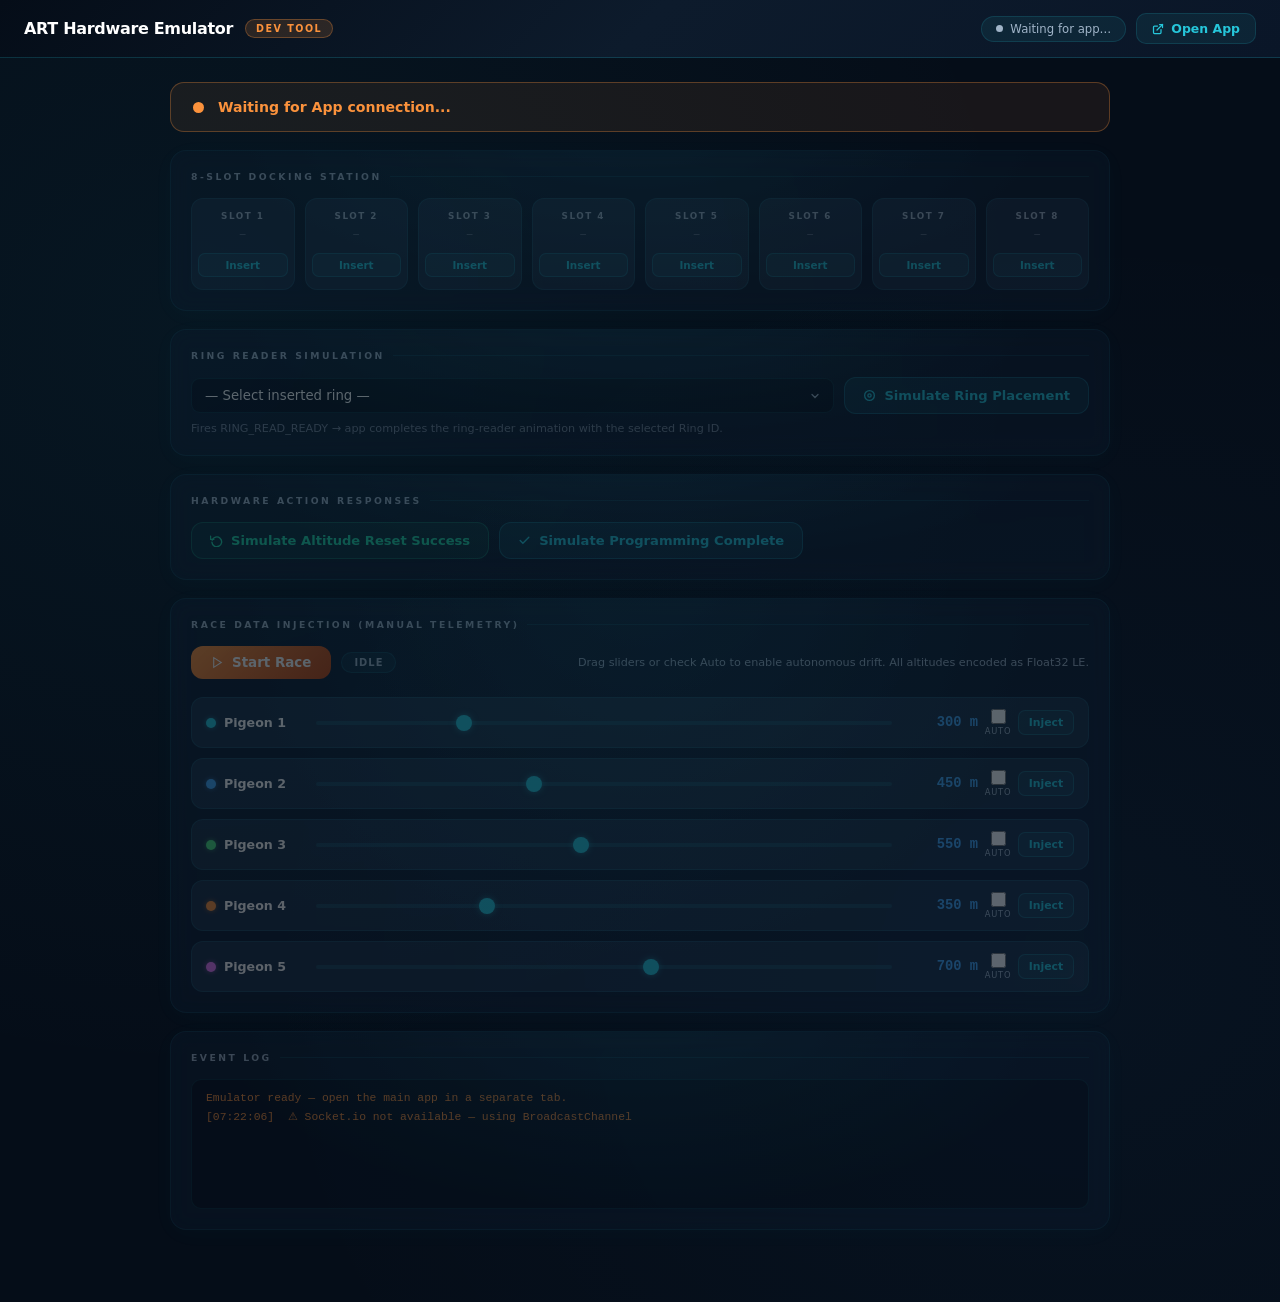
==== emulator.html @ dcd70763 "Povezan live Render backend" ====
<!DOCTYPE html>
<html lang="en" data-theme="dark">
<head>
<meta charset="UTF-8">
<meta name="viewport" content="width=device-width, initial-scale=1.0">
<title>ART Hardware Emulator</title>
<style>
/* ── Design tokens (dark-only, self-contained) ────────────────────────────── */
*, *::before, *::after { margin:0; padding:0; box-sizing:border-box; }
:root {
  --bg:          #050D18;
  --surface:     #1C2F46;
  --card:        rgba(16,31,51,0.85);
  --card-solid:  #101F33;
  --border:      rgba(38,198,218,0.15);
  --border-h:    rgba(38,198,218,0.40);
  --accent:      #26C6DA;
  --accent2:     #42A5F5;
  --teal:        #26C6DA;
  --teal2:       #115E77;
  --a-glow:      rgba(38,198,218,0.18);
  --a-glow2:     rgba(38,198,218,0.08);
  --text:        #FFFFFF;
  --muted:       #A0B4C8;
  --green:       #22d3a5;
  --green-g:     rgba(34,211,165,0.25);
  --red:         #f87171;
  --orange:      #fb923c;
  --card-shadow: 0 4px 24px rgba(38,198,218,0.08);
  --inp-shadow:  0 0 0 2px rgba(38,198,218,0.18);
  --inp-bg:      rgba(5,13,24,0.65);
  --hdr-bg:      linear-gradient(135deg,#050D18 0%,#0D1B2C 50%,#0A1628 100%);
  --hdr-border:  rgba(38,198,218,0.20);
  --panel-glow:  radial-gradient(ellipse at 50% -10%, rgba(38,198,218,0.14) 0%, transparent 65%);
  --btn-glow:    0 0 20px rgba(38,198,218,0.45), 0 0 40px rgba(38,198,218,0.18);
}
@keyframes blink { 0%,100%{opacity:1} 50%{opacity:.25} }
@keyframes fadeIn { from{opacity:0;transform:translateY(4px)} to{opacity:1;transform:translateY(0)} }

html, body { min-height:100vh; background:var(--bg); color:var(--text); font-family:'Segoe UI',system-ui,sans-serif; }
body {
  background-image:
    radial-gradient(ellipse at 15% 25%, rgba(38,198,218,0.05) 0%, transparent 55%),
    radial-gradient(ellipse at 85% 75%, rgba(66,165,245,0.04) 0%, transparent 55%);
  padding-bottom: 48px;
}

/* ── Header ──────────────────────────────────────────────────────────────── */
.emu-header {
  display:flex; align-items:center; justify-content:space-between;
  padding:0 24px; height:58px;
  background:var(--hdr-bg); border-bottom:1px solid var(--hdr-border);
  position:sticky; top:0; z-index:100;
}
.emu-header-left { display:flex; align-items:center; gap:12px; }
.emu-title { font-weight:800; font-size:1rem; letter-spacing:-0.02em; }
.emu-dev-badge {
  font-size:.6rem; font-weight:700; text-transform:uppercase; letter-spacing:1.5px;
  padding:3px 10px; border-radius:999px;
  background:rgba(251,146,60,.14); color:var(--orange);
  border:1px solid rgba(251,146,60,.30);
}
.emu-header-right { display:flex; align-items:center; gap:10px; }
.conn-pill {
  display:flex; align-items:center; gap:7px;
  font-size:.73rem; color:var(--muted);
  padding:5px 14px; border-radius:999px;
  background:var(--a-glow2); border:1px solid var(--border);
}
.conn-dot {
  width:7px; height:7px; border-radius:50%; background:var(--muted); flex-shrink:0;
  transition:background .4s, box-shadow .4s;
}
.conn-dot.live {
  background:var(--green);
  box-shadow:0 0 0 2px var(--green-g), 0 0 8px var(--green);
  animation:blink 2.5s ease-in-out infinite;
}
.btn-open-app {
  display:flex; align-items:center; gap:7px;
  padding:7px 15px; border-radius:10px;
  background:var(--a-glow2); border:1px solid var(--border);
  color:var(--accent); font-size:.78rem; font-weight:600;
  cursor:pointer; font-family:inherit; text-decoration:none;
  transition:background .2s, border-color .2s, box-shadow .2s;
}
.btn-open-app:hover { background:var(--a-glow); border-color:var(--border-h); box-shadow:0 0 14px rgba(38,198,218,.18); }

/* ── Body layout ─────────────────────────────────────────────────────────── */
.emu-body { max-width:980px; margin:0 auto; padding:24px 20px; display:flex; flex-direction:column; gap:18px; animation:fadeIn .25s ease; }

/* ── Section cards ────────────────────────────────────────────────────────── */
.emu-card {
  background:var(--card); border:1px solid var(--border); border-radius:16px;
  padding:20px; backdrop-filter:blur(10px); box-shadow:var(--card-shadow);
  position:relative; overflow:hidden;
}
.emu-card::before {
  content:''; position:absolute; inset:0; pointer-events:none;
  background:var(--panel-glow);
}
.emu-sec-label {
  font-size:.58rem; font-weight:700; text-transform:uppercase;
  letter-spacing:2.5px; color:var(--muted); margin-bottom:16px;
  display:flex; align-items:center; gap:8px;
}
.emu-sec-label::after { content:''; flex:1; height:1px; background:var(--border); }
.hint-txt { font-size:.7rem; color:var(--muted); margin-top:8px; opacity:.7; }

/* ── 8-Slot Dock ─────────────────────────────────────────────────────────── */
.slot-grid {
  display:grid; grid-template-columns:repeat(8,1fr); gap:10px;
}
@media (max-width:700px) { .slot-grid { grid-template-columns:repeat(4,1fr); } }
@media (max-width:420px) { .slot-grid { grid-template-columns:repeat(2,1fr); } }

.slot-card {
  background:var(--surface); border:1px solid var(--border); border-radius:12px;
  padding:12px 6px; display:flex; flex-direction:column; align-items:center; gap:8px;
  text-align:center; transition:border-color .25s, box-shadow .25s;
}
.slot-card.occupied {
  border-color:rgba(38,198,218,.45);
  box-shadow:0 0 14px rgba(38,198,218,.12);
}
.slot-num { font-size:.55rem; font-weight:700; text-transform:uppercase; letter-spacing:1.5px; color:var(--muted); }
.slot-id {
  font-size:.6rem; font-family:monospace; font-weight:700;
  color:var(--accent); min-height:16px; line-height:1.3; word-break:break-all;
}
.slot-id.empty { color:var(--muted); opacity:.45; }
.slot-btn {
  padding:5px 8px; border-radius:7px; border:none;
  font-size:.65rem; font-weight:600; cursor:pointer; font-family:inherit;
  transition:background .15s, color .15s, transform .1s;
  width:100%;
}
.slot-btn:active { transform:scale(.93); }
.slot-btn.insert { background:rgba(38,198,218,.10); color:var(--accent); border:1px solid rgba(38,198,218,.25); }
.slot-btn.insert:hover { background:rgba(38,198,218,.22); border-color:var(--accent); }
.slot-btn.remove { background:rgba(248,113,113,.10); color:var(--red); border:1px solid rgba(248,113,113,.25); }
.slot-btn.remove:hover { background:rgba(248,113,113,.20); border-color:var(--red); }

/* ── Ring reader ──────────────────────────────────────────────────────────── */
.reader-row { display:flex; align-items:center; gap:10px; flex-wrap:wrap; }
.emu-select {
  flex:1; min-width:180px;
  background:var(--inp-bg); border:1px solid var(--border); border-radius:9px;
  padding:9px 13px; color:var(--text); font-size:.83rem; font-family:inherit;
  transition:border-color .2s, box-shadow .2s; cursor:pointer;
  appearance:none;
  background-image:url("data:image/svg+xml,%3Csvg xmlns='http://www.w3.org/2000/svg' width='12' height='12' viewBox='0 0 24 24' fill='none' stroke='%23a0b4c8' stroke-width='2.5' stroke-linecap='round'%3E%3Cpolyline points='6 9 12 15 18 9'/%3E%3C/svg%3E");
  background-repeat:no-repeat; background-position:right 12px center; padding-right:34px;
}
.emu-select:focus { outline:none; border-color:var(--accent); box-shadow:var(--inp-shadow); }
.emu-select option { background:var(--card-solid); color:var(--text); }

/* ── Generic action buttons ────────────────────────────────────────────── */
.hw-row { display:flex; gap:10px; flex-wrap:wrap; }
.hw-btn {
  display:flex; align-items:center; gap:8px;
  padding:10px 18px; border-radius:12px; border:none;
  font-size:.82rem; font-weight:600; cursor:pointer; font-family:inherit;
  transition:box-shadow .2s, transform .1s, background .15s;
}
.hw-btn:active { transform:scale(.96); }
.hw-btn-teal  { background:rgba(38,198,218,.12); color:var(--accent); border:1px solid rgba(38,198,218,.28); }
.hw-btn-teal:hover  { background:rgba(38,198,218,.24); border-color:var(--accent); box-shadow:0 0 16px rgba(38,198,218,.2); }
.hw-btn-green { background:rgba(34,211,165,.10); color:var(--green); border:1px solid rgba(34,211,165,.28); }
.hw-btn-green:hover { background:rgba(34,211,165,.22); border-color:var(--green); box-shadow:0 0 16px rgba(34,211,165,.2); }

/* ── Race telemetry ────────────────────────────────────────────────────── */
.race-top {
  display:flex; align-items:center; justify-content:space-between; gap:12px;
  margin-bottom:18px; flex-wrap:wrap;
}
.race-toggle {
  display:flex; align-items:center; gap:8px;
  padding:9px 20px; border-radius:12px; border:none;
  font-size:.84rem; font-weight:600; cursor:pointer; font-family:inherit;
  transition:box-shadow .2s, transform .1s, background .2s;
}
.race-toggle:active { transform:scale(.96); }
.race-toggle.start { background:linear-gradient(135deg,var(--orange) 0%,#c2410c 100%); color:#fff; }
.race-toggle.start:hover { box-shadow:0 0 22px rgba(251,146,60,.45); transform:translateY(-1px); }
.race-toggle.stop { background:transparent; color:var(--orange); border:1px solid rgba(251,146,60,.40); }
.race-toggle.stop:hover { background:rgba(251,146,60,.12); border-color:var(--orange); }

.race-badge {
  font-size:.62rem; font-weight:700; text-transform:uppercase; letter-spacing:1px;
  padding:4px 12px; border-radius:999px;
  background:var(--a-glow2); color:var(--muted); border:1px solid var(--border);
  transition:background .2s, color .2s, border-color .2s;
}
.race-badge.live {
  background:rgba(251,146,60,.12); color:var(--orange); border-color:rgba(251,146,60,.38);
  animation:blink 2s ease-in-out infinite;
}

.pigeon-rows { display:flex; flex-direction:column; gap:10px; }
.pigeon-row {
  display:grid; grid-template-columns:100px 1fr 76px 20px 56px;
  align-items:center; gap:10px;
  background:var(--surface); border:1px solid var(--border);
  border-radius:12px; padding:11px 14px;
  transition:border-color .2s, box-shadow .2s;
}
.pigeon-row.has-data { border-color:rgba(38,198,218,.30); }
.pig-lbl { display:flex; align-items:center; gap:8px; font-size:.79rem; font-weight:600; }
.pig-dot { width:10px; height:10px; border-radius:50%; flex-shrink:0; }
.pig-slider {
  width:100%; appearance:none; height:4px; border-radius:2px;
  background:var(--border); outline:none; cursor:pointer;
}
.pig-slider::-webkit-slider-thumb {
  appearance:none; width:16px; height:16px; border-radius:50%;
  background:var(--accent); cursor:pointer;
  box-shadow:0 0 6px rgba(38,198,218,.5);
  transition:box-shadow .15s;
}
.pig-slider::-webkit-slider-thumb:hover { box-shadow:0 0 12px rgba(38,198,218,.75); }
.pig-slider::-moz-range-thumb {
  width:16px; height:16px; border-radius:50%; border:none;
  background:var(--accent); cursor:pointer;
}
.pig-alt { font-size:.86rem; font-weight:700; font-variant-numeric:tabular-nums; color:var(--accent2); text-align:right; font-family:monospace; }
.pig-auto-wrap { display:flex; flex-direction:column; align-items:center; gap:2px; }
.pig-auto-chk { width:15px; height:15px; cursor:pointer; accent-color:var(--accent); }
.pig-auto-lbl { font-size:.52rem; color:var(--muted); text-transform:uppercase; letter-spacing:.8px; }
.pig-inject {
  padding:5px 8px; border-radius:7px; border:1px solid rgba(38,198,218,.25);
  background:rgba(38,198,218,.08); color:var(--accent);
  font-size:.68rem; font-weight:600; cursor:pointer; font-family:inherit;
  transition:background .15s, border-color .15s;
  white-space:nowrap;
}
.pig-inject:hover { background:rgba(38,198,218,.20); border-color:var(--accent); }
.pig-inject:active { transform:scale(.93); }

/* ── Event log ───────────────────────────────────────────────────────────── */
.emu-log {
  background:var(--inp-bg); border:1px solid var(--border); border-radius:10px;
  padding:10px 14px; font-family:monospace; font-size:.71rem; color:var(--muted);
  height:130px; overflow-y:auto; display:flex; flex-direction:column; gap:1px;
}
.emu-log::-webkit-scrollbar { width:3px; }
.emu-log::-webkit-scrollbar-thumb { background:rgba(38,198,218,.2); border-radius:2px; }
.log-e { line-height:1.55; white-space:pre; }
.log-e.out  { color:var(--accent); }
.log-e.recv { color:var(--green); }
.log-e.warn { color:var(--orange); }

/* ── LoRa handshake status banner ───────────────────────────────────── */
.emu-lora-banner {
  display:flex; align-items:center; gap:14px;
  padding:16px 22px; border-radius:14px;
  background:rgba(251,146,60,0.08); border:1px solid rgba(251,146,60,0.30);
  font-size:.88rem; font-weight:600; color:var(--orange);
}
.emu-lora-banner.connected {
  background:rgba(34,211,165,0.08); border-color:rgba(34,211,165,0.30);
  color:var(--green);
}
.lora-banner-dot {
  width:11px; height:11px; border-radius:50%;
  background:var(--orange); flex-shrink:0;
  animation:blink 2s ease-in-out infinite;
}
.emu-lora-banner.connected .lora-banner-dot {
  background:var(--green);
  box-shadow:0 0 0 3px var(--green-g), 0 0 10px var(--green);
  animation:none;
}
.emu-body.locked .emu-card { opacity:0.35; pointer-events:none; user-select:none; }
</style>
</head>
<body>

<!-- ── Header ── -->
<div class="emu-header">
  <div class="emu-header-left">
    <span class="emu-title">ART Hardware Emulator</span>
    <span class="emu-dev-badge">DEV TOOL</span>
  </div>
  <div class="emu-header-right">
    <div class="conn-pill">
      <div class="conn-dot" id="conn-dot"></div>
      <span id="conn-label">Waiting for app…</span>
    </div>
    <a class="btn-open-app" href="index.html" target="_blank">
      <svg width="12" height="12" viewBox="0 0 24 24" fill="none" stroke="currentColor" stroke-width="2.5" stroke-linecap="round"><path d="M18 13v6a2 2 0 0 1-2 2H5a2 2 0 0 1-2-2V8a2 2 0 0 1 2-2h6"/><polyline points="15 3 21 3 21 9"/><line x1="10" y1="14" x2="21" y2="3"/></svg>
      Open App
    </a>
  </div>
</div>

<div class="emu-body locked">

  <!-- LoRa Handshake Status Banner -->
  <div class="emu-lora-banner" id="emu-lora-banner">
    <div class="lora-banner-dot" id="lora-banner-dot"></div>
    <span id="lora-banner-txt">Waiting for App connection...</span>
  </div>

  <!-- 1. Docking Station -->
  <div class="emu-card">
    <div class="emu-sec-label">8-Slot Docking Station</div>
    <div class="slot-grid" id="slot-grid"></div>
  </div>

  <!-- 2. Ring Reader -->
  <div class="emu-card">
    <div class="emu-sec-label">Ring Reader Simulation</div>
    <div class="reader-row">
      <select class="emu-select" id="reader-select">
        <option value="">— Select inserted ring —</option>
      </select>
      <button class="hw-btn hw-btn-teal" id="btn-place-ring">
        <svg width="13" height="13" viewBox="0 0 24 24" fill="none" stroke="currentColor" stroke-width="2.5" stroke-linecap="round"><circle cx="12" cy="12" r="9"/><circle cx="12" cy="12" r="3"/></svg>
        Simulate Ring Placement
      </button>
    </div>
    <p class="hint-txt">Fires RING_READ_READY → app completes the ring-reader animation with the selected Ring ID.</p>
  </div>

  <!-- 3. Hardware Actions -->
  <div class="emu-card">
    <div class="emu-sec-label">Hardware Action Responses</div>
    <div class="hw-row">
      <button class="hw-btn hw-btn-green" id="btn-alt-reset">
        <svg width="13" height="13" viewBox="0 0 24 24" fill="none" stroke="currentColor" stroke-width="2.5" stroke-linecap="round"><polyline points="1 4 1 10 7 10"/><path d="M3.51 15a9 9 0 1 0 .49-3.51"/></svg>
        Simulate Altitude Reset Success
      </button>
      <button class="hw-btn hw-btn-teal" id="btn-prog-done">
        <svg width="13" height="13" viewBox="0 0 24 24" fill="none" stroke="currentColor" stroke-width="2.5" stroke-linecap="round"><polyline points="20 6 9 17 4 12"/></svg>
        Simulate Programming Complete
      </button>
    </div>
  </div>

  <!-- 4. Race Telemetry -->
  <div class="emu-card">
    <div class="emu-sec-label">Race Data Injection (Manual Telemetry)</div>
    <div class="race-top">
      <div style="display:flex;align-items:center;gap:10px">
        <button class="race-toggle start" id="btn-race">
          <svg id="race-play" width="13" height="13" viewBox="0 0 24 24" fill="none" stroke="currentColor" stroke-width="2" stroke-linecap="round"><polygon points="5 3 19 12 5 21 5 3"/></svg>
          <svg id="race-stop" width="13" height="13" viewBox="0 0 24 24" fill="none" stroke="currentColor" stroke-width="2.5" stroke-linecap="round" style="display:none"><rect x="6" y="4" width="4" height="16"/><rect x="14" y="4" width="4" height="16"/></svg>
          <span id="race-btn-txt">Start Race</span>
        </button>
        <span class="race-badge" id="race-badge">Idle</span>
      </div>
      <p style="font-size:.7rem;color:var(--muted)">Drag sliders or check Auto to enable autonomous drift. All altitudes encoded as Float32 LE.</p>
    </div>
    <div class="pigeon-rows" id="pigeon-rows"></div>
  </div>

  <!-- 5. Event Log -->
  <div class="emu-card">
    <div class="emu-sec-label">Event Log</div>
    <div class="emu-log" id="emu-log">
      <div class="log-e warn">Emulator ready — open the main app in a separate tab.</div>
    </div>
  </div>

</div>

<script src="js/emulator.js"></script>
</body>
</html>
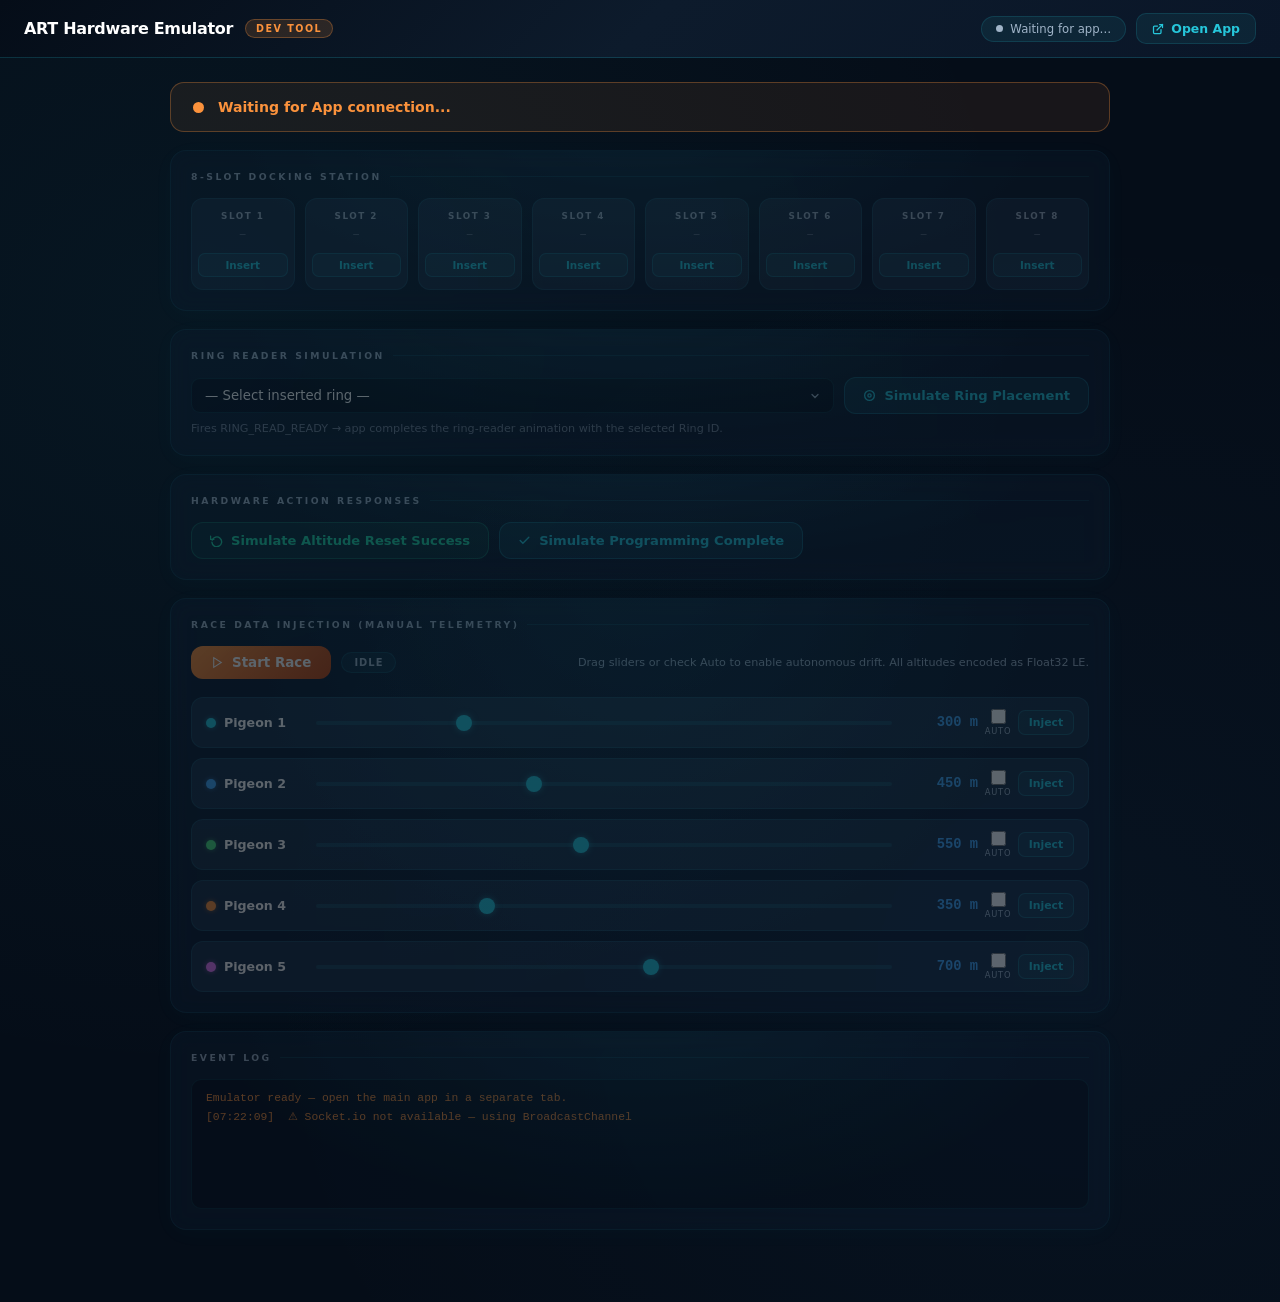
==== commit db30819c: "responsive design za mobilni telefon" ====
--- a/emulator.html
+++ b/emulator.html
@@ -2,7 +2,7 @@
 <html lang="en" data-theme="dark">
 <head>
 <meta charset="UTF-8">
-<meta name="viewport" content="width=device-width, initial-scale=1.0">
+<meta name="viewport" content="width=device-width, initial-scale=1.0, maximum-scale=1.0, user-scalable=no, viewport-fit=cover">
 <title>ART Hardware Emulator</title>
 <style>
 /* ── Design tokens (dark-only, self-contained) ────────────────────────────── */
@@ -272,6 +272,49 @@
   animation:none;
 }
 .emu-body.locked .emu-card { opacity:0.35; pointer-events:none; user-select:none; }
+
+/* ── Mobile Responsive ─────────────────────────────────────────────── */
+@media (max-width:768px) {
+  body { padding-bottom:20px; overflow-x:hidden; }
+  .emu-header { padding:0 14px; height:auto; min-height:52px; flex-wrap:wrap; gap:8px; padding-top:8px; padding-bottom:8px; }
+  .emu-title { font-size:.9rem; }
+  .emu-header-right { gap:7px; }
+  .conn-pill { padding:4px 10px; font-size:.68rem; }
+  .btn-open-app { padding:6px 11px; font-size:.72rem; }
+  .emu-body { padding:16px 14px; gap:14px; }
+  .emu-card { padding:16px; border-radius:12px; }
+  .hw-row { gap:8px; flex-direction:column; }
+  .hw-btn { min-height:44px; padding:10px 14px; font-size:.78rem; width:100%; justify-content:center; }
+  .emu-log { height:160px; font-size:.68rem; }
+  .reader-row { flex-direction:column; gap:10px; align-items:stretch; }
+  .emu-select { min-height:44px; width:100%; }
+  .race-toggle { min-height:44px; padding:10px 16px; }
+  .race-top p { display:none; }
+
+  /* Pigeon rows: 2-column stacked layout */
+  .pigeon-row {
+    grid-template-columns:1fr auto;
+    grid-template-rows:auto auto auto;
+    gap:8px 12px;
+    align-items:center;
+  }
+  .pig-lbl    { grid-column:1; grid-row:1; }
+  .pig-alt    { grid-column:2; grid-row:1; }
+  .pig-slider { grid-column:1 / -1; grid-row:2; height:6px; }
+  .pig-slider::-webkit-slider-thumb { width:22px; height:22px; }
+  .pig-slider::-moz-range-thumb    { width:22px; height:22px; }
+  .pig-auto-wrap { grid-column:1; grid-row:3; flex-direction:row; gap:7px; align-items:center; }
+  .pig-auto-chk  { width:18px; height:18px; }
+  .pig-inject    { grid-column:2; grid-row:3; min-height:36px; padding:6px 10px; }
+}
+
+@media (max-width:480px) {
+  .emu-header { padding:8px 10px; }
+  .emu-body { padding:12px 10px; }
+  .slot-grid { gap:7px; }
+  .slot-card { padding:10px 4px; }
+  .emu-lora-banner { padding:12px 16px; font-size:.82rem; }
+}
 </style>
 </head>
 <body>
